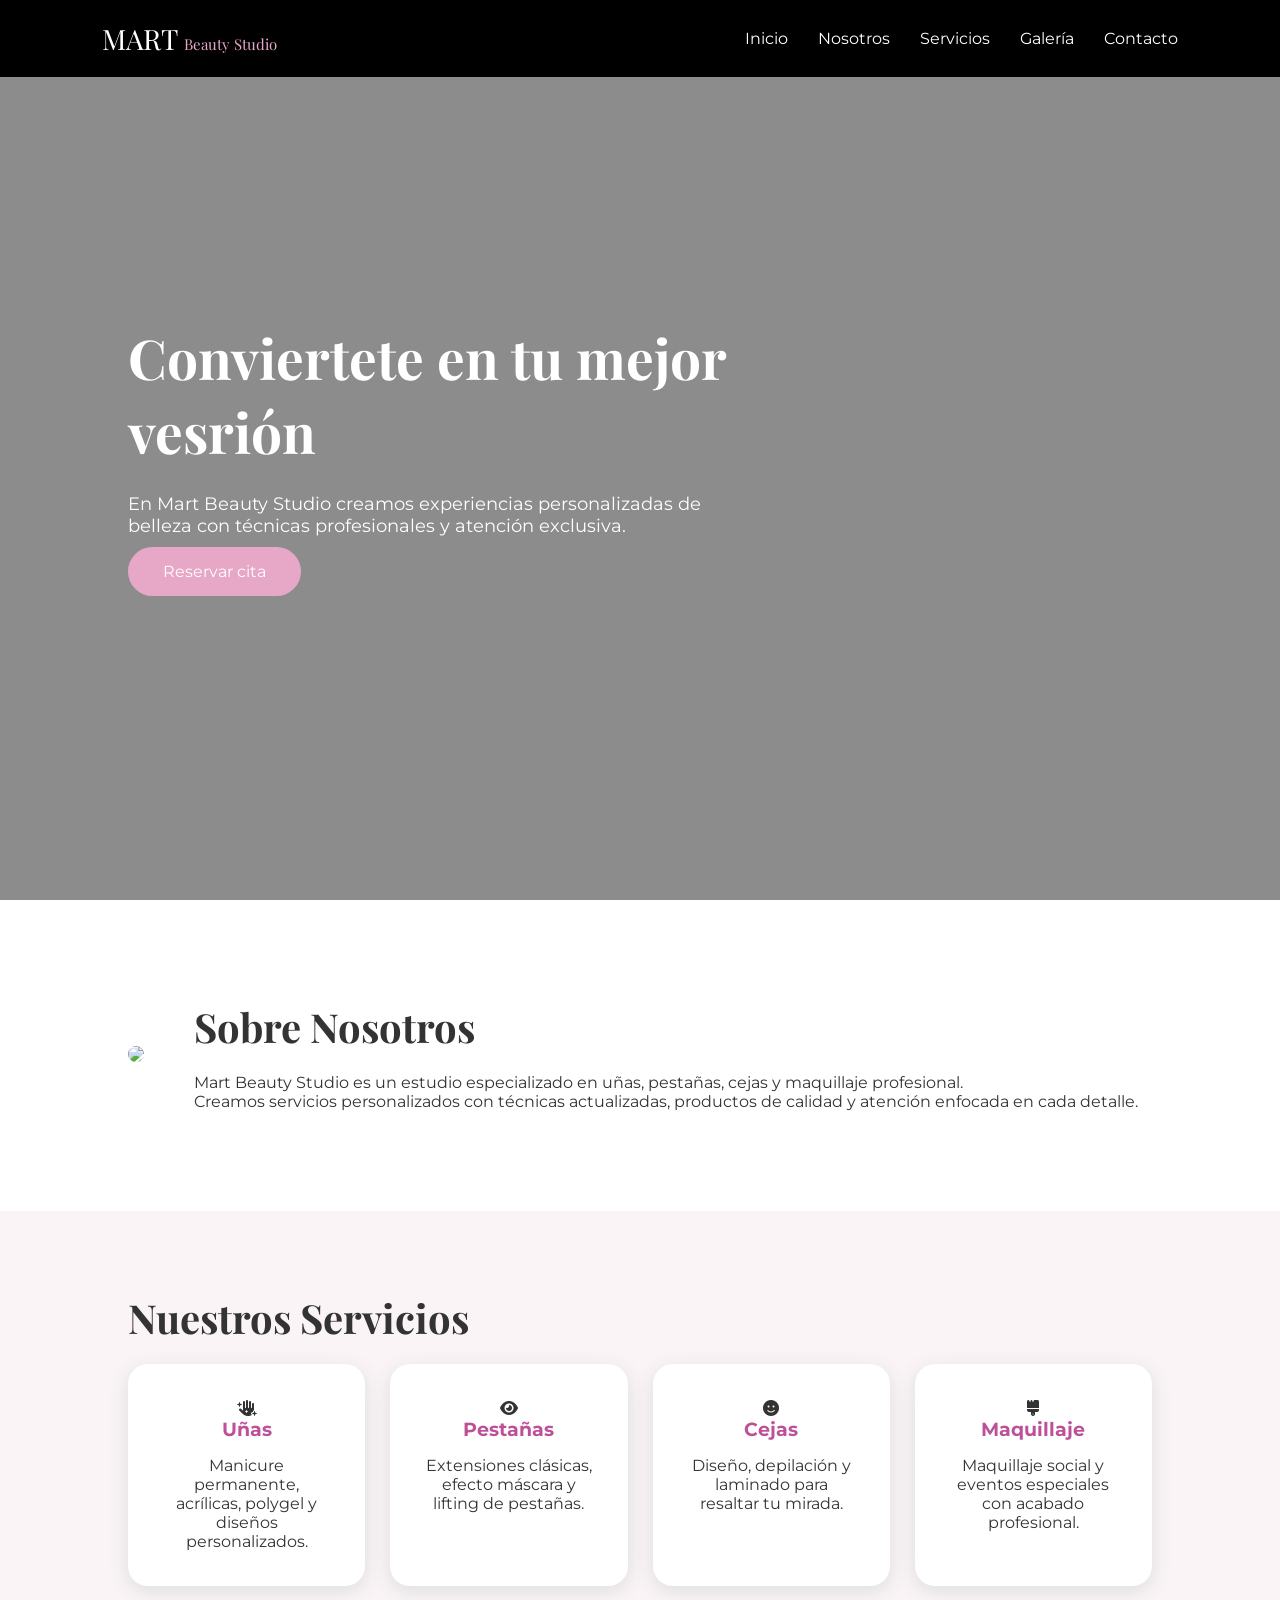
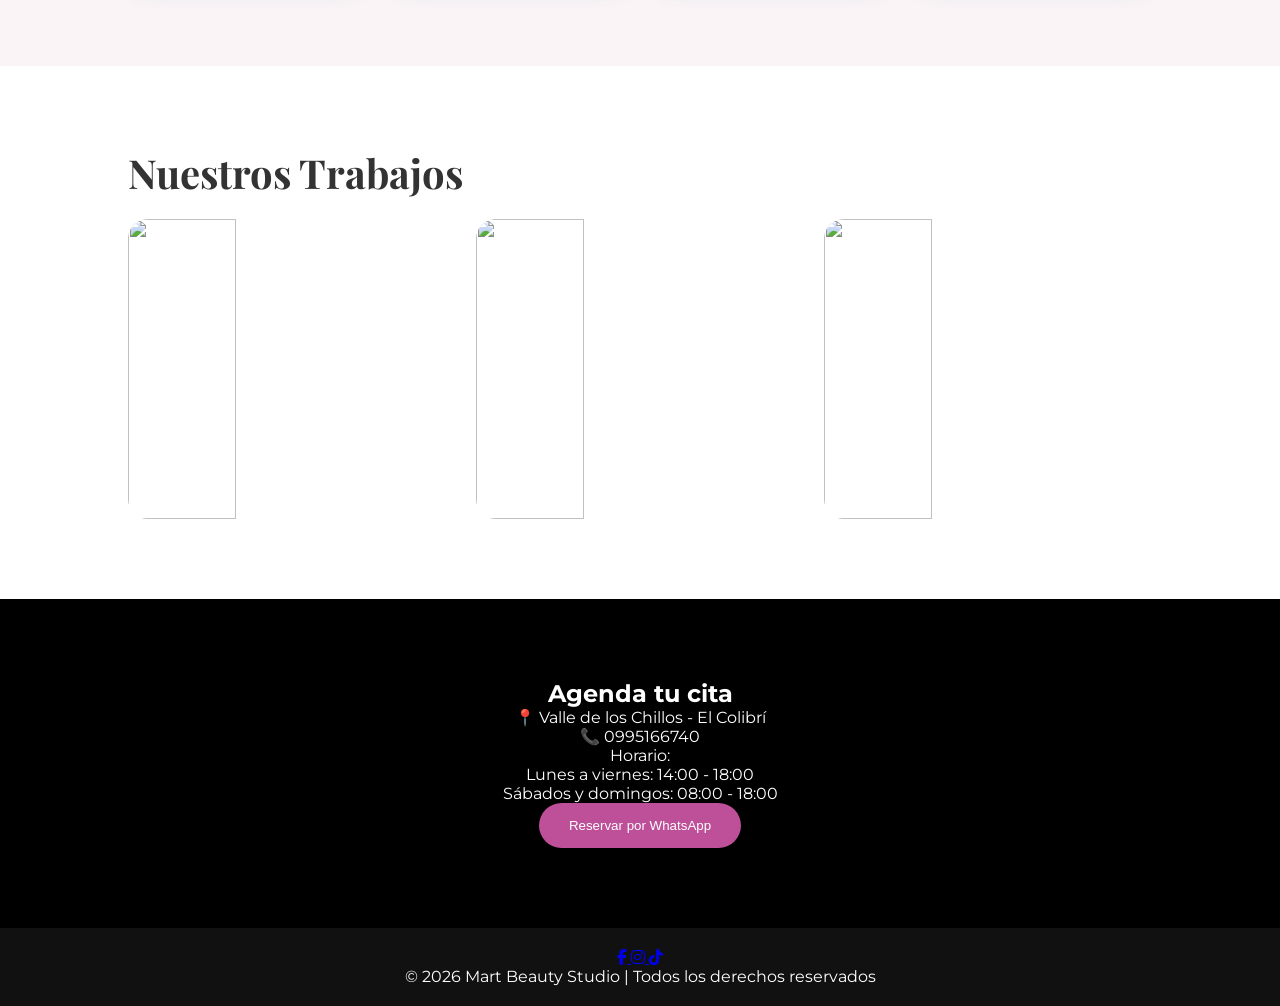
==== Estudio de belleza/Index.html @ 9d91aace "Edicion de pagina web" ====
<!DOCTYPE html>
<html lang="es">

<head>

<meta charset="UTF-8">
<meta name="viewport" content="width=device-width, initial-scale=1.0">

<title>Mart Beauty Studio</title>

<link rel="stylesheet" href="style.css">

<!-- Tipografías -->
<link href="https://fonts.googleapis.com/css2?family=Playfair+Display:wght@500;700&family=Montserrat:wght@300;400;500;600&display=swap" rel="stylesheet">

<!-- Iconos redes sociales -->
<link rel="stylesheet" href="https://cdnjs.cloudflare.com/ajax/libs/font-awesome/6.5.0/css/all.min.css">

</head>


<body>


<header>

<nav class="navbar">

<div class="logo">
MART <span>Beauty Studio</span>
</div>


<ul class="menu">

<li><a href="#inicio">Inicio</a></li>
<li><a href="#nosotros">Nosotros</a></li>
<li><a href="#servicios">Servicios</a></li>
<li><a href="#galeria">Galería</a></li>
<li><a href="#contacto">Contacto</a></li>

</ul>


<button class="btn-menu" onclick="mostrarMenu()">
☰
</button>


</nav>

</header>




<!-- HERO -->

<section id="inicio" class="hero">


<div class="hero-text">

<h1>
Conviertete en tu mejor vesrión 
</h1>


<p>
En Mart Beauty Studio creamos experiencias personalizadas
de belleza con técnicas profesionales y atención exclusiva.
</p>


<a href="#contacto" class="btn">
Reservar cita
</a>


</div>


</section>






<!-- NOSOTROS -->

<section id="nosotros" class="about">


<div class="imagen-about">

<img src="https://images.unsplash.com/photo-1560066984-138dadb4c035">

</div>



<div class="texto-about">


<h2>
Sobre Nosotros
</h2>


<p>
Mart Beauty Studio es un estudio especializado en uñas,
pestañas, cejas y maquillaje profesional.
</p>


<p>
Creamos servicios personalizados con técnicas actualizadas,
productos de calidad y atención enfocada en cada detalle.
</p>


</div>


</section>







<!-- SERVICIOS -->

<section id="servicios">


<h2 class="titulo">
Nuestros Servicios
</h2>



<div class="cards">



<div class="card">

<i class="fa-solid fa-hand-sparkles"></i>

<h3>
Uñas
</h3>

<p>
Manicure permanente, acrílicas,
polygel y diseños personalizados.
</p>

</div>





<div class="card">

<i class="fa-solid fa-eye"></i>

<h3>
Pestañas
</h3>

<p>
Extensiones clásicas, efecto máscara
y lifting de pestañas.
</p>

</div>





<div class="card">

<i class="fa-solid fa-face-smile"></i>

<h3>
Cejas
</h3>

<p>
Diseño, depilación y laminado
para resaltar tu mirada.
</p>

</div>





<div class="card">

<i class="fa-solid fa-brush"></i>

<h3>
Maquillaje
</h3>

<p>
Maquillaje social y eventos especiales
con acabado profesional.
</p>

</div>



</div>


</section>







<!-- GALERÍA -->

<section id="galeria" class="galeria">


<h2 class="titulo">
Nuestros Trabajos
</h2>



<div class="imagenes">


<img src="https://images.unsplash.com/photo-1610992015732-2449b76344bc">


<img src="https://images.unsplash.com/photo-1604654894610-df63bc536371">


<img src="https://images.unsplash.com/photo-1596462502278-27bfdc403348">


</div>


</section>








<!-- CONTACTO -->


<section id="contacto" class="contacto">


<h2>
Agenda tu cita
</h2>


<p>
📍 Valle de los Chillos - El Colibrí
</p>


<p>
📞 0995166740
</p>


<p>

Horario:

<br>

Lunes a viernes:
14:00 - 18:00

<br>

Sábados y domingos:
08:00 - 18:00

</p>



<button onclick="reservar()">

Reservar por WhatsApp

</button>


</section>








<!-- FOOTER -->


<footer>


<div class="redes-sociales">


<a href="https://www.facebook.com/mafer.solis.37819" target="_blank">

<i class="fab fa-facebook-f"></i>

</a>



<a href="https://www.instagram.com/explore/" target="_blank">

<i class="fab fa-instagram"></i>

</a>



<a href="https://www.tiktok.com/@stretlegend" target="_blank">

<i class="fab fa-tiktok"></i>

</a>


</div>



<p>
© 2026 Mart Beauty Studio | Todos los derechos reservados
</p>


</footer>





<script src="script.js"></script>


</body>

</html>
---- Estudio de belleza/style.css ----
*{
    margin:0;
    padding:0;
    box-sizing:border-box;
}


body{

    font-family:'Montserrat', sans-serif;
    color:#333;
}


html{
    scroll-behavior:smooth;
}


/* NAVBAR */

header{

    background:#000;
    position:fixed;
    width:100%;
    top:0;
    z-index:1000;

}


.navbar{

    display:flex;
    justify-content:space-between;
    align-items:center;
    padding:20px 8%;

}


.logo{

    color:white;
    font-family:'Playfair Display',serif;
    font-size:28px;

}


.logo span{

    color:#e7a7c7;
    font-size:15px;

}


.menu{

    display:flex;
    gap:30px;
    list-style:none;

}


.menu a{

    color:white;
    text-decoration:none;

}


.btn-menu{

    display:none;

}



/* HERO */


.hero{

height:100vh;

background:

linear-gradient(
rgba(0,0,0,.45),
rgba(0,0,0,.45)
),

url("https://images.unsplash.com/photo-1560066984-138dadb4c035");

background-size:cover;
background-position:center;

display:flex;
align-items:center;
padding-left:10%;

}



.hero-text{

color:white;
max-width:600px;

}


.hero h1{

font-family:'Playfair Display',serif;
font-size:55px;

}


.hero p{

margin:25px 0;
font-size:18px;

}


.btn{

background:#e7a7c7;
padding:15px 35px;
border-radius:30px;
color:white;
text-decoration:none;

}



/* ABOUT */


.about{

display:flex;
padding:100px 10%;
gap:50px;
align-items:center;

}


.imagen-about img{

width:400px;
border-radius:20px;

}


.texto-about h2,
.titulo{

font-family:'Playfair Display',serif;
font-size:40px;
margin-bottom:20px;

}



/* SERVICIOS */


#servicios{

padding:80px 10%;
background:#faf4f7;

}



.cards{

display:grid;
grid-template-columns:repeat(4,1fr);
gap:25px;

}



.card{

background:white;
padding:35px;
text-align:center;
border-radius:20px;
box-shadow:0 5px 20px #ddd;

}


.card h3{

color:#bd5098;
margin-bottom:15px;

}



/* GALERIA */


.galeria{

padding:80px 10%;

}


.imagenes{

display:flex;
gap:20px;

}


.imagenes img{

width:33%;
height:300px;
object-fit:cover;
border-radius:20px;

}




/* CONTACTO */


.contacto{

background:#000;
color:white;
text-align:center;
padding:80px;

}


.contacto button{

background:#bd5098;
color:white;
border:none;
padding:15px 30px;
border-radius:30px;
cursor:pointer;

}


footer{

background:#111;
color:white;
text-align:center;
padding:20px;

}




/* RESPONSIVE */

@media(max-width:900px){


.menu{

display:none;

}


.btn-menu{

display:block;
background:none;
color:white;
border:none;
font-size:25px;

}


.cards{

grid-template-columns:1fr;

}


.about{

flex-direction:column;

}


.imagen-about img{

width:100%;

}


.imagenes{

flex-direction:column;

}


.imagenes img{

width:100%;

}

}
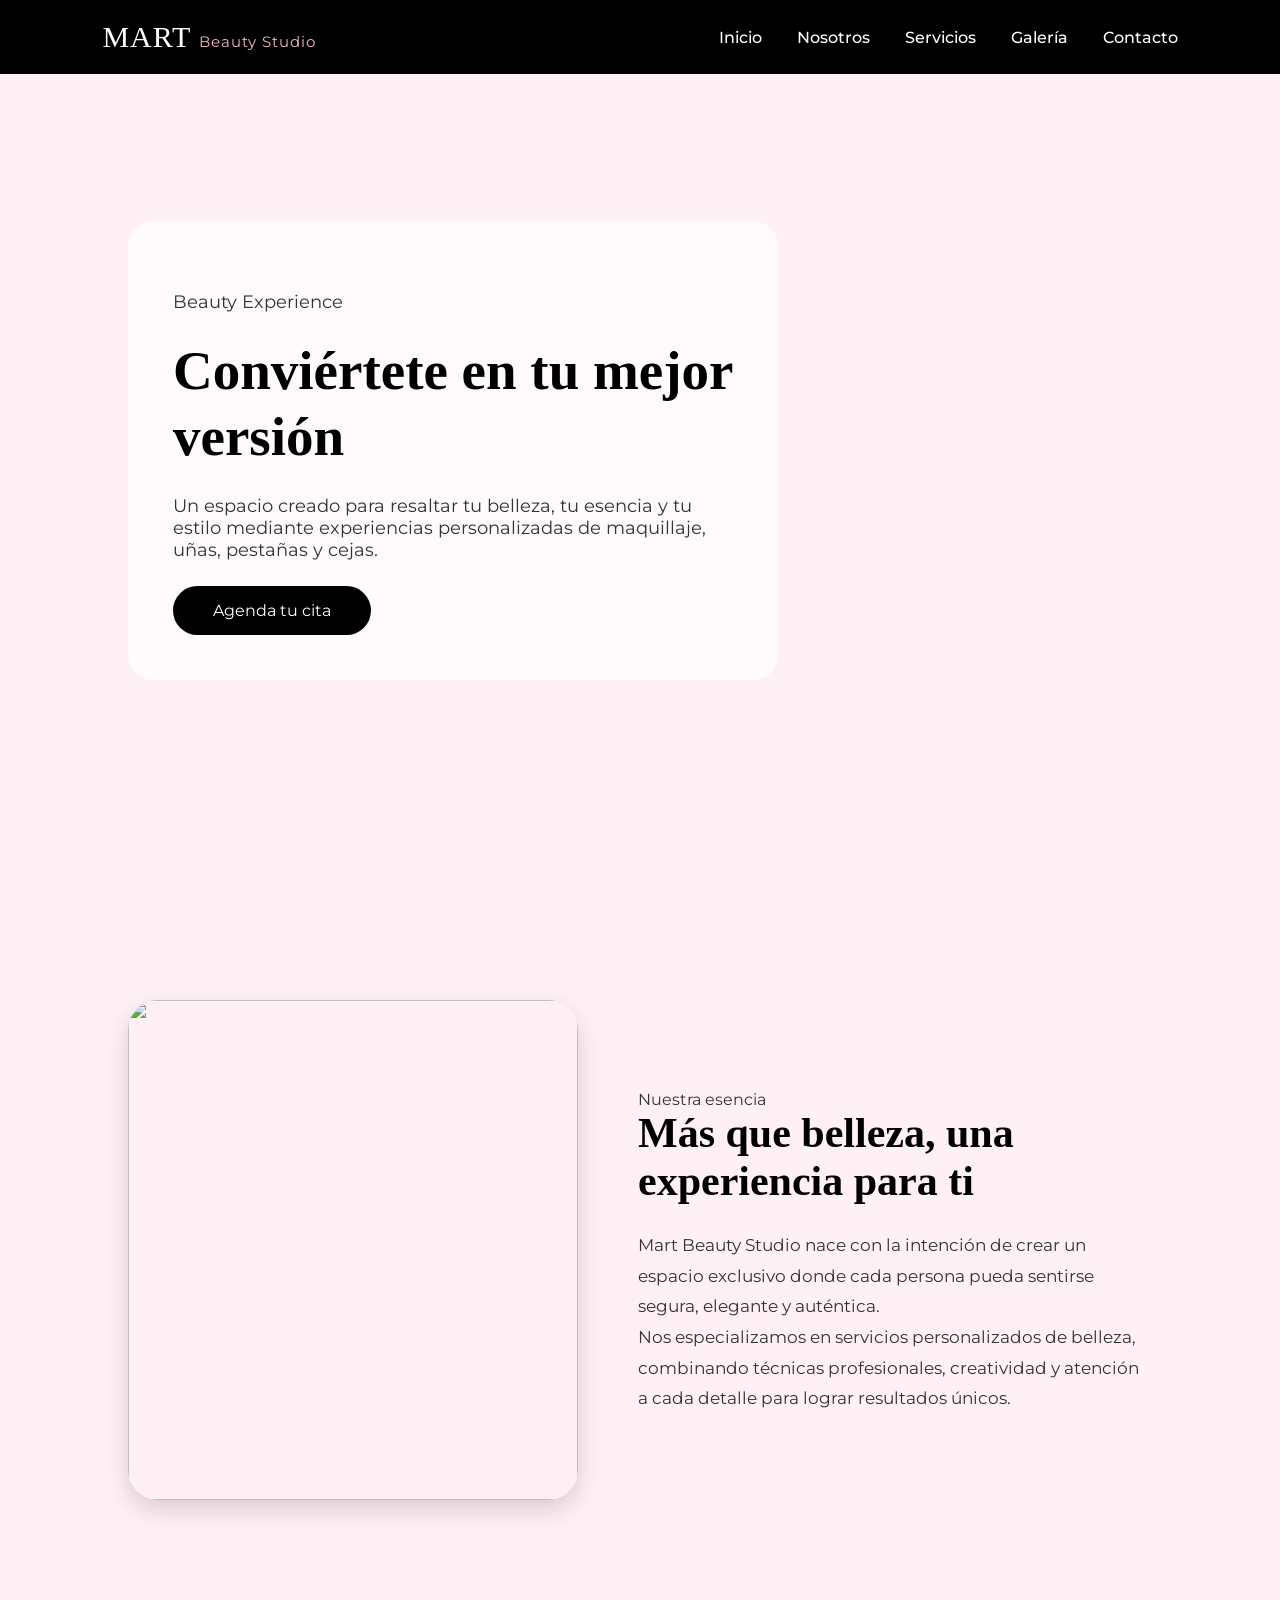
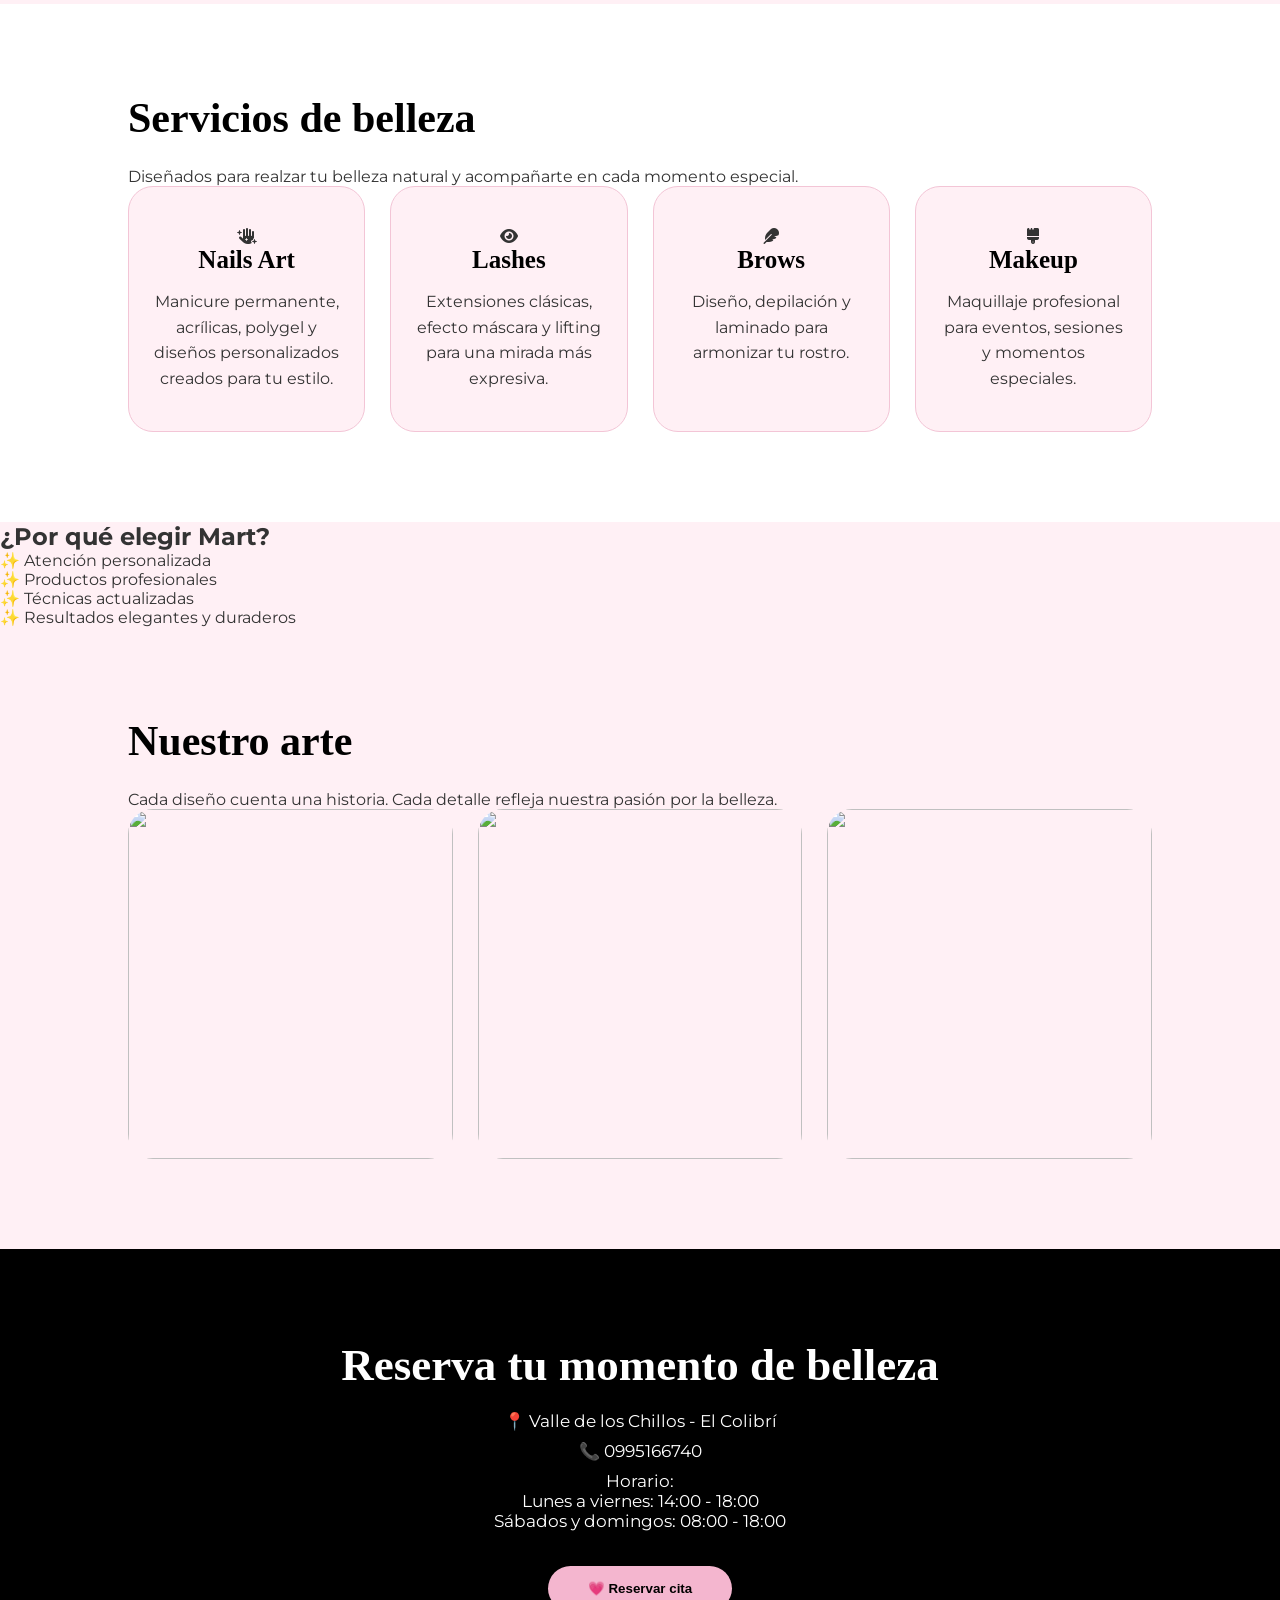
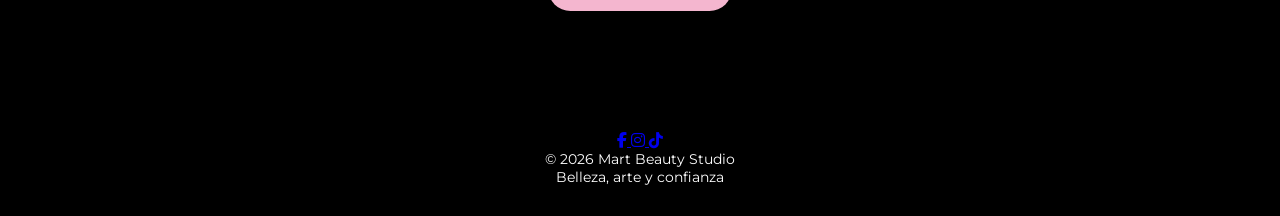
==== commit 770e297f: "Modificacion del sitio web Se realizaron diferentes cabios de la página web." ====
--- a/Estudio de belleza/Index.html
+++ b/Estudio de belleza/Index.html
@@ -6,78 +6,126 @@
 <meta charset="UTF-8">
 <meta name="viewport" content="width=device-width, initial-scale=1.0">
 
-<title>Mart Beauty Studio</title>
+<title>Mart Beauty Studio | Belleza & Estilo</title>
+
 
 <link rel="stylesheet" href="style.css">
 
-<!-- Tipografías -->
-<link href="https://fonts.googleapis.com/css2?family=Playfair+Display:wght@500;700&family=Montserrat:wght@300;400;500;600&display=swap" rel="stylesheet">
-
-<!-- Iconos redes sociales -->
+
+<!-- Tipografías elegantes -->
+<link href="https://fonts.googleapis.com/css2?family=Cormorant+Garamond:wght@400;600;700&family=Montserrat:wght@300;400;500;600&display=swap" rel="stylesheet">
+
+
+<!-- Iconos -->
 <link rel="stylesheet" href="https://cdnjs.cloudflare.com/ajax/libs/font-awesome/6.5.0/css/all.min.css">
 
+
 </head>
 
 
+
 <body>
 
 
 <header>
 
+
 <nav class="navbar">
 
+
 <div class="logo">
-MART <span>Beauty Studio</span>
-</div>
+
+MART
+
+<span>
+Beauty Studio
+</span>
+
+</div>
+
+
 
 
 <ul class="menu">
 
 <li><a href="#inicio">Inicio</a></li>
+
 <li><a href="#nosotros">Nosotros</a></li>
+
 <li><a href="#servicios">Servicios</a></li>
+
 <li><a href="#galeria">Galería</a></li>
+
 <li><a href="#contacto">Contacto</a></li>
 
 </ul>
 
 
+
+
 <button class="btn-menu" onclick="mostrarMenu()">
+
 ☰
+
 </button>
 
 
+
 </nav>
 
+
 </header>
 
 
 
 
-<!-- HERO -->
+
+
+
+<!-- PORTADA -->
+
 
 <section id="inicio" class="hero">
 
 
 <div class="hero-text">
 
+
+<p class="subtitulo">
+Beauty Experience
+</p>
+
+
+
 <h1>
-Conviertete en tu mejor vesrión 
+
+Conviértete en tu mejor versión
+
 </h1>
 
 
-<p>
-En Mart Beauty Studio creamos experiencias personalizadas
-de belleza con técnicas profesionales y atención exclusiva.
-</p>
+
+<p>
+
+Un espacio creado para resaltar tu belleza,
+tu esencia y tu estilo mediante experiencias
+personalizadas de maquillaje, uñas, pestañas y cejas.
+
+</p>
+
+
 
 
 <a href="#contacto" class="btn">
-Reservar cita
+
+Agenda tu cita
+
 </a>
 
 
-</div>
+
+</div>
+
 
 
 </section>
@@ -87,37 +135,61 @@
 
 
 
-<!-- NOSOTROS -->
+
+
+
+<!-- SOBRE MART -->
+
 
 <section id="nosotros" class="about">
 
 
+
 <div class="imagen-about">
 
-<img src="https://images.unsplash.com/photo-1560066984-138dadb4c035">
-
-</div>
+<img src="https://images.unsplash.com/photo-1522337360788-8b13dee7a37e">
+
+</div>
+
+
 
 
 
 <div class="texto-about">
 
 
+<span class="etiqueta">
+Nuestra esencia
+</span>
+
+
 <h2>
-Sobre Nosotros
+
+Más que belleza,
+una experiencia para ti
+
 </h2>
 
 
-<p>
-Mart Beauty Studio es un estudio especializado en uñas,
-pestañas, cejas y maquillaje profesional.
-</p>
-
-
-<p>
-Creamos servicios personalizados con técnicas actualizadas,
-productos de calidad y atención enfocada en cada detalle.
-</p>
+
+<p>
+
+Mart Beauty Studio nace con la intención de crear
+un espacio exclusivo donde cada persona pueda sentirse
+segura, elegante y auténtica.
+
+</p>
+
+
+
+<p>
+
+Nos especializamos en servicios personalizados de belleza,
+combinando técnicas profesionales, creatividad y atención
+a cada detalle para lograr resultados únicos.
+
+</p>
+
 
 
 </div>
@@ -131,35 +203,65 @@
 
 
 
+
+
 <!-- SERVICIOS -->
 
+
 <section id="servicios">
 
 
+
 <h2 class="titulo">
-Nuestros Servicios
+
+Servicios de belleza
+
 </h2>
 
 
 
+<p class="descripcion-seccion">
+
+Diseñados para realzar tu belleza natural y acompañarte
+en cada momento especial.
+
+</p>
+
+
+
+
+
+
 <div class="cards">
 
 
 
+
+
+
 <div class="card">
 
+
 <i class="fa-solid fa-hand-sparkles"></i>
 
+
 <h3>
-Uñas
+Nails Art
 </h3>
 
-<p>
+
+<p>
+
 Manicure permanente, acrílicas,
-polygel y diseños personalizados.
-</p>
-
-</div>
+polygel y diseños personalizados
+creados para tu estilo.
+
+</p>
+
+
+</div>
+
+
 
 
 
@@ -167,18 +269,26 @@
 
 <div class="card">
 
+
 <i class="fa-solid fa-eye"></i>
 
+
 <h3>
-Pestañas
+Lashes
 </h3>
 
-<p>
+
+<p>
+
 Extensiones clásicas, efecto máscara
-y lifting de pestañas.
-</p>
-
-</div>
+y lifting para una mirada más expresiva.
+
+</p>
+
+
+</div>
+
+
 
 
 
@@ -186,18 +296,26 @@
 
 <div class="card">
 
-<i class="fa-solid fa-face-smile"></i>
+
+<i class="fa-solid fa-feather"></i>
+
 
 <h3>
-Cejas
+Brows
 </h3>
 
-<p>
+
+<p>
+
 Diseño, depilación y laminado
-para resaltar tu mirada.
-</p>
-
-</div>
+para armonizar tu rostro.
+
+</p>
+
+
+</div>
+
+
 
 
 
@@ -205,18 +323,26 @@
 
 <div class="card">
 
+
 <i class="fa-solid fa-brush"></i>
 
+
 <h3>
-Maquillaje
+Makeup
 </h3>
 
-<p>
-Maquillaje social y eventos especiales
-con acabado profesional.
-</p>
-
-</div>
+
+<p>
+
+Maquillaje profesional para eventos,
+sesiones y momentos especiales.
+
+</p>
+
+
+</div>
+
+
 
 
 
@@ -231,17 +357,88 @@
 
 
 
+
+
+<!-- EXPERIENCIA -->
+
+
+<section class="experiencia">
+
+
+<div>
+
+
+<h2>
+
+¿Por qué elegir Mart?
+
+</h2>
+
+
+<ul>
+
+<li>
+✨ Atención personalizada
+</li>
+
+
+<li>
+✨ Productos profesionales
+</li>
+
+
+<li>
+✨ Técnicas actualizadas
+</li>
+
+
+<li>
+✨ Resultados elegantes y duraderos
+</li>
+
+
+</ul>
+
+
+</div>
+
+
+</section>
+
+
+
+
+
+
+
+
+
 <!-- GALERÍA -->
 
+
 <section id="galeria" class="galeria">
 
 
+
 <h2 class="titulo">
-Nuestros Trabajos
+
+Nuestro arte
+
 </h2>
 
 
 
+<p class="descripcion-seccion">
+
+Cada diseño cuenta una historia.
+Cada detalle refleja nuestra pasión por la belleza.
+
+</p>
+
+
+
+
+
 <div class="imagenes">
 
 
@@ -251,10 +448,11 @@
 <img src="https://images.unsplash.com/photo-1604654894610-df63bc536371">
 
 
-<img src="https://images.unsplash.com/photo-1596462502278-27bfdc403348">
-
-
-</div>
+<img src="https://images.unsplash.com/photo-1516975080664-ed2fc6a32937">
+
+
+</div>
+
 
 
 </section>
@@ -266,25 +464,36 @@
 
 
 
+
 <!-- CONTACTO -->
 
 
 <section id="contacto" class="contacto">
 
 
+
 <h2>
-Agenda tu cita
+
+Reserva tu momento de belleza
+
 </h2>
 
 
-<p>
+
+<p>
+
 📍 Valle de los Chillos - El Colibrí
-</p>
-
-
-<p>
+
+</p>
+
+
+<p>
+
 📞 0995166740
-</p>
+
+</p>
+
+
 
 
 <p>
@@ -305,13 +514,15 @@
 
 
 
+
 <button onclick="reservar()">
 
-Reservar por WhatsApp
+💗 Reservar cita
 
 </button>
 
 
+
 </section>
 
 
@@ -321,12 +532,14 @@
 
 
 
+
 <!-- FOOTER -->
 
 
 <footer>
 
 
+
 <div class="redes-sociales">
 
 
@@ -338,7 +551,7 @@
 
 
 
-<a href="https://www.instagram.com/explore/" target="_blank">
+<a href="https://www.instagram.com/" target="_blank">
 
 <i class="fab fa-instagram"></i>
 
@@ -346,20 +559,29 @@
 
 
 
-<a href="https://www.tiktok.com/@stretlegend" target="_blank">
+
+<a href="https://www.tiktok.com/" target="_blank">
 
 <i class="fab fa-tiktok"></i>
 
 </a>
 
 
-</div>
-
-
-
-<p>
-© 2026 Mart Beauty Studio | Todos los derechos reservados
-</p>
+
+</div>
+
+
+
+<p>
+
+© 2026 Mart Beauty Studio
+
+<br>
+
+Belleza, arte y confianza
+
+</p>
+
 
 
 </footer>
@@ -368,6 +590,8 @@
 
 
 
+
+
 <script src="script.js"></script>
 
 
--- a/Estudio de belleza/style.css
+++ b/Estudio de belleza/style.css
@@ -9,15 +9,21 @@
 
     font-family:'Montserrat', sans-serif;
     color:#333;
+    background:#fff0f5;
+
 }
 
 
 html{
+
     scroll-behavior:smooth;
-}
-
-
-/* NAVBAR */
+
+}
+
+
+
+/* ================= NAVBAR ================= */
+
 
 header{
 
@@ -30,6 +36,7 @@
 }
 
 
+
 .navbar{
 
     display:flex;
@@ -40,38 +47,55 @@
 }
 
 
+
 .logo{
 
     color:white;
     font-family:'Playfair Display',serif;
-    font-size:28px;
-
-}
+    font-size:30px;
+    letter-spacing:1px;
+
+}
+
 
 
 .logo span{
 
-    color:#e7a7c7;
+    color:#f4b6cf;
     font-size:15px;
-
-}
+    font-family:'Montserrat';
+
+}
+
 
 
 .menu{
 
     display:flex;
-    gap:30px;
+    gap:35px;
     list-style:none;
 
 }
+
 
 
 .menu a{
 
     color:white;
     text-decoration:none;
-
-}
+    font-weight:500;
+    transition:.3s;
+
+}
+
+
+
+.menu a:hover{
+
+    color:#f4b6cf;
+
+}
+
 
 
 .btn-menu{
@@ -82,108 +106,492 @@
 
 
 
-/* HERO */
+
+/* ================= HERO ================= */
 
 
 .hero{
 
+
 height:100vh;
 
+
 background:
 
-linear-gradient(
-rgba(0,0,0,.45),
-rgba(0,0,0,.45)
-),
-
-url("https://images.unsplash.com/photo-1560066984-138dadb4c035");
+url("https://images.unsplash.com/photo-1522335789203-aabd1fc54bc9");
+
 
 background-size:cover;
+
 background-position:center;
 
+
 display:flex;
+
 align-items:center;
+
 padding-left:10%;
 
+
 }
 
 
 
 .hero-text{
 
+
+background:rgba(255,255,255,0.75);
+
+padding:45px;
+
+border-radius:25px;
+
+max-width:650px;
+
+
+}
+
+
+
+.hero h1{
+
+
+font-family:'Playfair Display',serif;
+
+font-size:55px;
+
+color:#000;
+
+line-height:1.2;
+
+
+}
+
+
+
+.hero p{
+
+
+margin:25px 0;
+
+font-size:18px;
+
+color:#333;
+
+
+}
+
+
+
+.btn{
+
+
+background:#000;
+
+padding:15px 40px;
+
+border-radius:30px;
+
 color:white;
-max-width:600px;
-
-}
-
-
-.hero h1{
-
-font-family:'Playfair Display',serif;
-font-size:55px;
-
-}
-
-
-.hero p{
-
-margin:25px 0;
-font-size:18px;
-
-}
-
-
-.btn{
-
-background:#e7a7c7;
-padding:15px 35px;
+
+text-decoration:none;
+
+display:inline-block;
+
+transition:.3s;
+
+
+}
+
+
+
+.btn:hover{
+
+
+background:#d98cab;
+
+
+}
+
+
+
+
+
+
+
+/* ================= ABOUT ================= */
+
+
+.about{
+
+
+display:flex;
+
+padding:100px 10%;
+
+gap:60px;
+
+align-items:center;
+
+
+background:#fff0f5;
+
+
+}
+
+
+
+.imagen-about img{
+
+
+width:450px;
+
+height:500px;
+
+object-fit:cover;
+
 border-radius:30px;
-color:white;
-text-decoration:none;
-
-}
-
-
-
-/* ABOUT */
-
-
-.about{
-
-display:flex;
-padding:100px 10%;
-gap:50px;
-align-items:center;
-
-}
-
-
-.imagen-about img{
-
-width:400px;
-border-radius:20px;
-
-}
+
+
+box-shadow:0 10px 25px rgba(0,0,0,.15);
+
+
+}
+
 
 
 .texto-about h2,
 .titulo{
 
+
 font-family:'Playfair Display',serif;
-font-size:40px;
+
+font-size:42px;
+
+color:#000;
+
+margin-bottom:25px;
+
+
+}
+
+
+
+.texto-about p{
+
+
+line-height:1.8;
+
+font-size:17px;
+
+
+}
+
+
+
+
+
+
+
+/* ================= SERVICIOS ================= */
+
+
+#servicios{
+
+
+padding:90px 10%;
+
+background:#ffffff;
+
+
+}
+
+
+
+.cards{
+
+
+display:grid;
+
+grid-template-columns:repeat(4,1fr);
+
+gap:25px;
+
+
+}
+
+
+
+
+.card{
+
+
+background:#fff0f5;
+
+padding:40px 25px;
+
+text-align:center;
+
+border-radius:25px;
+
+border:1px solid #f3c5d6;
+
+
+transition:.3s;
+
+
+}
+
+
+
+.card:hover{
+
+
+transform:translateY(-10px);
+
+box-shadow:0 10px 25px rgba(0,0,0,.15);
+
+
+}
+
+
+
+.card h3{
+
+
+font-family:'Playfair Display',serif;
+
+font-size:25px;
+
+color:#000;
+
+margin-bottom:15px;
+
+
+}
+
+
+
+.card p{
+
+
+line-height:1.6;
+
+}
+
+
+
+
+
+
+
+/* ================= GALERIA ================= */
+
+
+.galeria{
+
+
+padding:90px 10%;
+
+background:#fff0f5;
+
+
+}
+
+
+
+.imagenes{
+
+
+display:grid;
+
+grid-template-columns:repeat(3,1fr);
+
+gap:25px;
+
+
+}
+
+
+
+.imagenes img{
+
+
+width:100%;
+
+height:350px;
+
+object-fit:cover;
+
+border-radius:25px;
+
+
+transition:.4s;
+
+
+}
+
+
+
+.imagenes img:hover{
+
+
+transform:scale(1.05);
+
+
+}
+
+
+
+
+
+
+
+/* ================= CONTACTO ================= */
+
+
+.contacto{
+
+
+background:#000;
+
+color:white;
+
+text-align:center;
+
+padding:90px;
+
+
+}
+
+
+
+.contacto h2{
+
+
+font-family:'Playfair Display',serif;
+
+font-size:45px;
+
 margin-bottom:20px;
 
-}
-
-
-
-/* SERVICIOS */
-
-
-#servicios{
-
-padding:80px 10%;
-background:#faf4f7;
+
+}
+
+
+
+.contacto p{
+
+
+margin:10px;
+
+font-size:17px;
+
+
+}
+
+
+
+.contacto button{
+
+
+margin-top:25px;
+
+background:#f4b6cf;
+
+color:#000;
+
+border:none;
+
+padding:15px 40px;
+
+border-radius:30px;
+
+font-weight:bold;
+
+cursor:pointer;
+
+
+transition:.3s;
+
+
+}
+
+
+
+.contacto button:hover{
+
+
+background:white;
+
+
+}
+
+
+
+
+
+
+/* ================= FOOTER ================= */
+
+
+footer{
+
+
+background:#000;
+
+color:white;
+
+text-align:center;
+
+padding:30px;
+
+
+}
+
+
+
+footer p{
+
+
+font-size:14px;
+
+
+}
+
+
+
+
+
+/* ================= RESPONSIVE ================= */
+
+
+
+@media(max-width:900px){
+
+
+
+.menu{
+
+display:none;
+
+}
+
+
+
+.btn-menu{
+
+
+display:block;
+
+background:none;
+
+border:none;
+
+color:white;
+
+font-size:25px;
+
 
 }
 
@@ -191,156 +599,73 @@
 
 .cards{
 
-display:grid;
-grid-template-columns:repeat(4,1fr);
-gap:25px;
-
-}
-
-
-
-.card{
-
-background:white;
-padding:35px;
-text-align:center;
-border-radius:20px;
-box-shadow:0 5px 20px #ddd;
-
-}
-
-
-.card h3{
-
-color:#bd5098;
-margin-bottom:15px;
-
-}
-
-
-
-/* GALERIA */
-
-
-.galeria{
-
-padding:80px 10%;
-
-}
+
+grid-template-columns:1fr;
+
+
+}
+
+
+
+.about{
+
+
+flex-direction:column;
+
+
+}
+
+
+
+.imagen-about img{
+
+
+width:100%;
+
+height:auto;
+
+
+}
+
 
 
 .imagenes{
 
-display:flex;
-gap:20px;
-
-}
-
-
-.imagenes img{
-
-width:33%;
-height:300px;
-object-fit:cover;
-border-radius:20px;
-
-}
-
-
-
-
-/* CONTACTO */
-
-
-.contacto{
-
-background:#000;
-color:white;
-text-align:center;
-padding:80px;
-
-}
-
-
-.contacto button{
-
-background:#bd5098;
-color:white;
-border:none;
-padding:15px 30px;
-border-radius:30px;
-cursor:pointer;
-
-}
-
-
-footer{
-
-background:#111;
-color:white;
-text-align:center;
+
+grid-template-columns:1fr;
+
+
+}
+
+
+
+.hero{
+
+
 padding:20px;
 
-}
-
-
-
-
-/* RESPONSIVE */
-
-@media(max-width:900px){
-
-
-.menu{
-
-display:none;
-
-}
-
-
-.btn-menu{
-
-display:block;
-background:none;
-color:white;
-border:none;
-font-size:25px;
-
-}
-
-
-.cards{
-
-grid-template-columns:1fr;
-
-}
-
-
-.about{
-
-flex-direction:column;
-
-}
-
-
-.imagen-about img{
-
-width:100%;
-
-}
-
-
-.imagenes{
-
-flex-direction:column;
-
-}
-
-
-.imagenes img{
-
-width:100%;
-
-}
+
+}
+
+
+
+.hero-text{
+
+
+padding:30px;
+
+
+}
+
+
+
+.hero h1{
+
+
+font-size:35px;
+
+
+}
+
 
 }
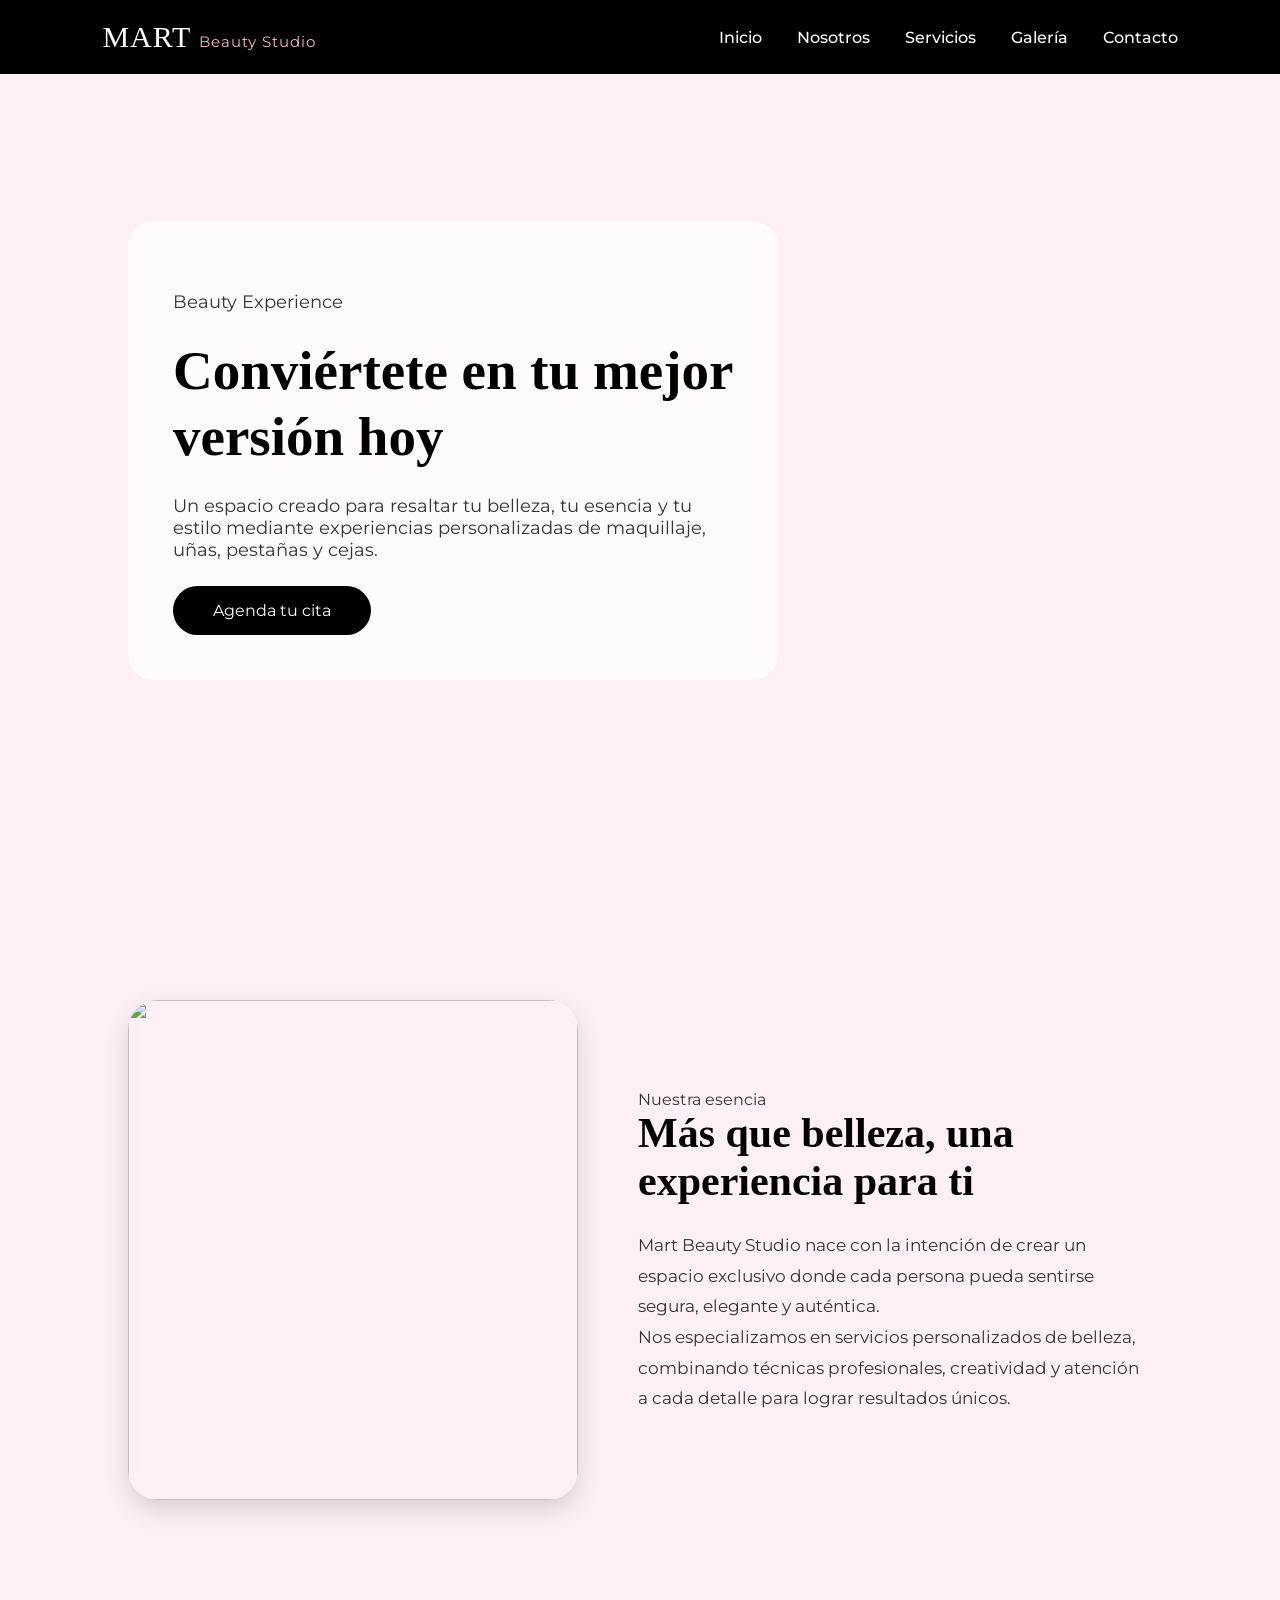
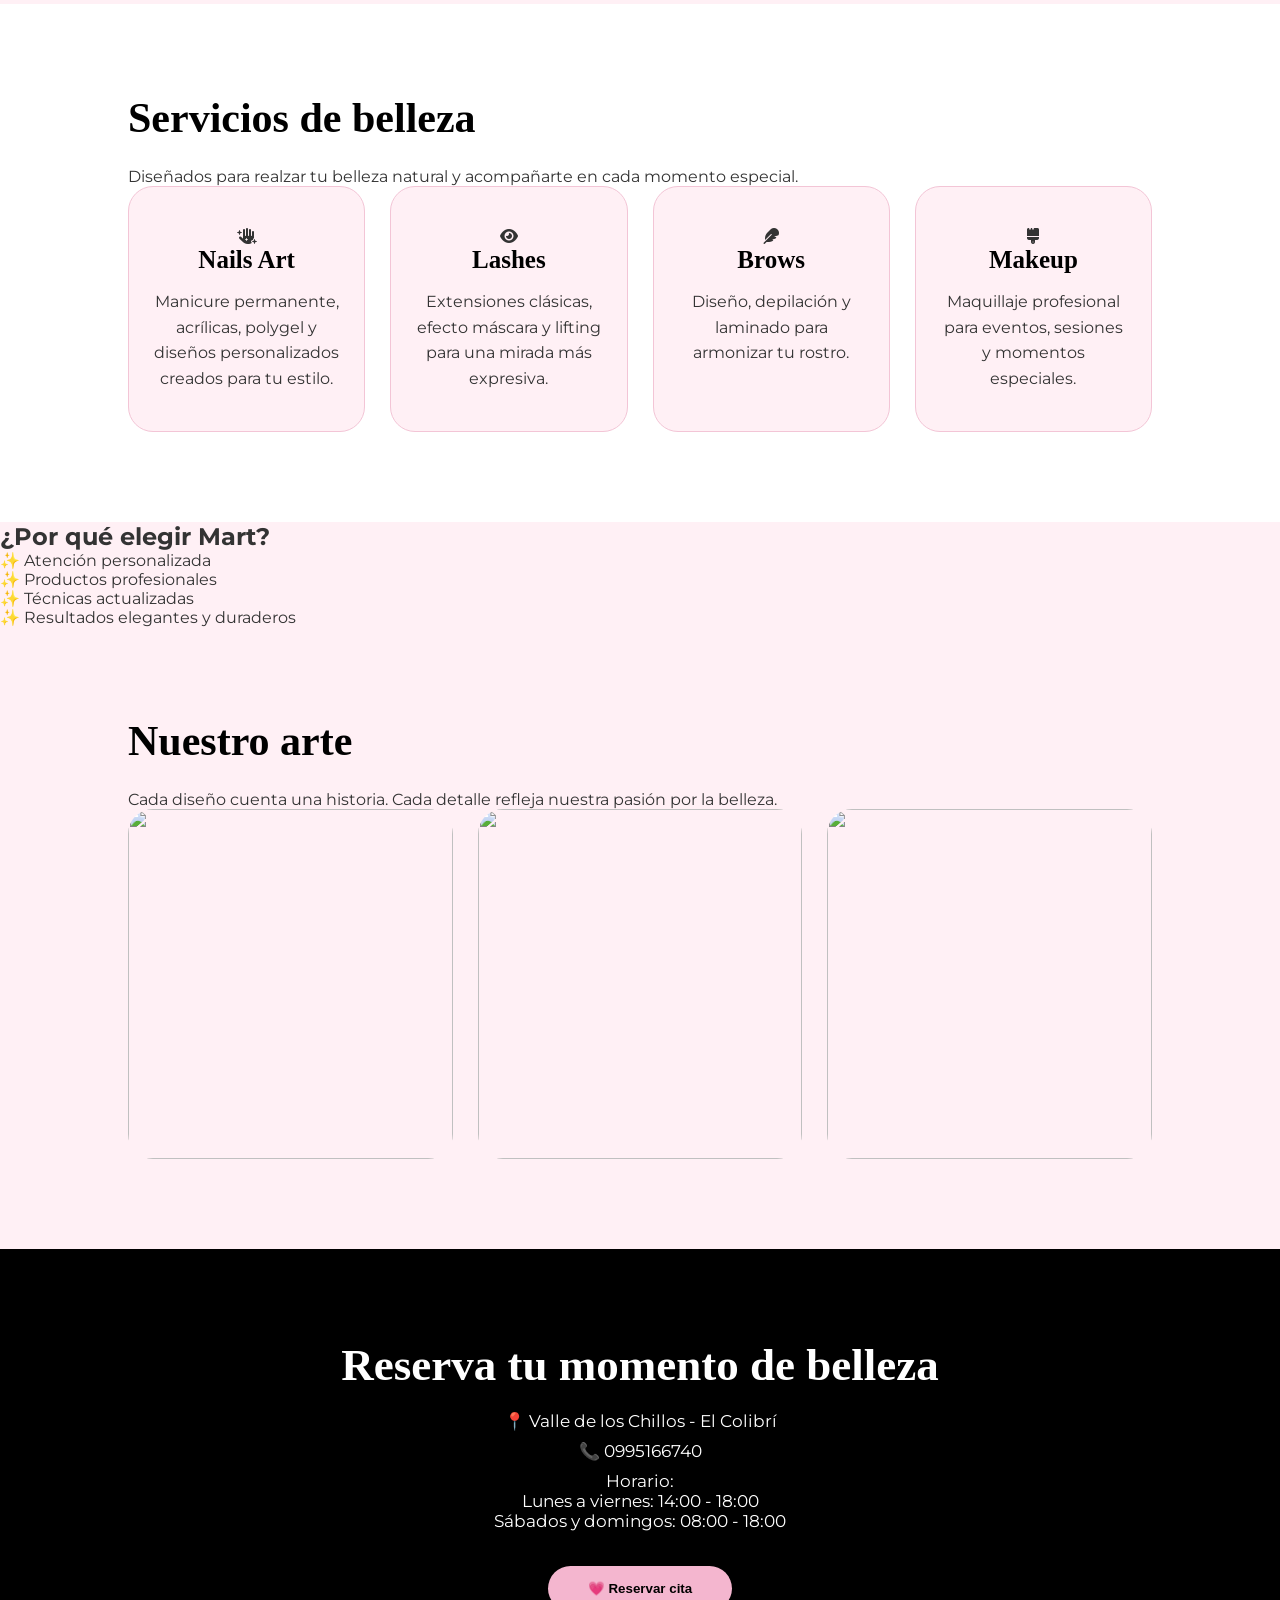
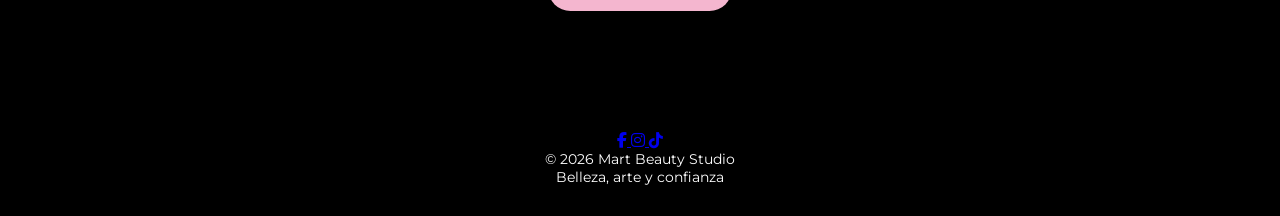
==== commit a9d397ca: "prueba" ====
--- a/Estudio de belleza/Index.html
+++ b/Estudio de belleza/Index.html
@@ -99,7 +99,7 @@
 
 <h1>
 
-Conviértete en tu mejor versión
+Conviértete en tu mejor versión hoy
 
 </h1>
 
